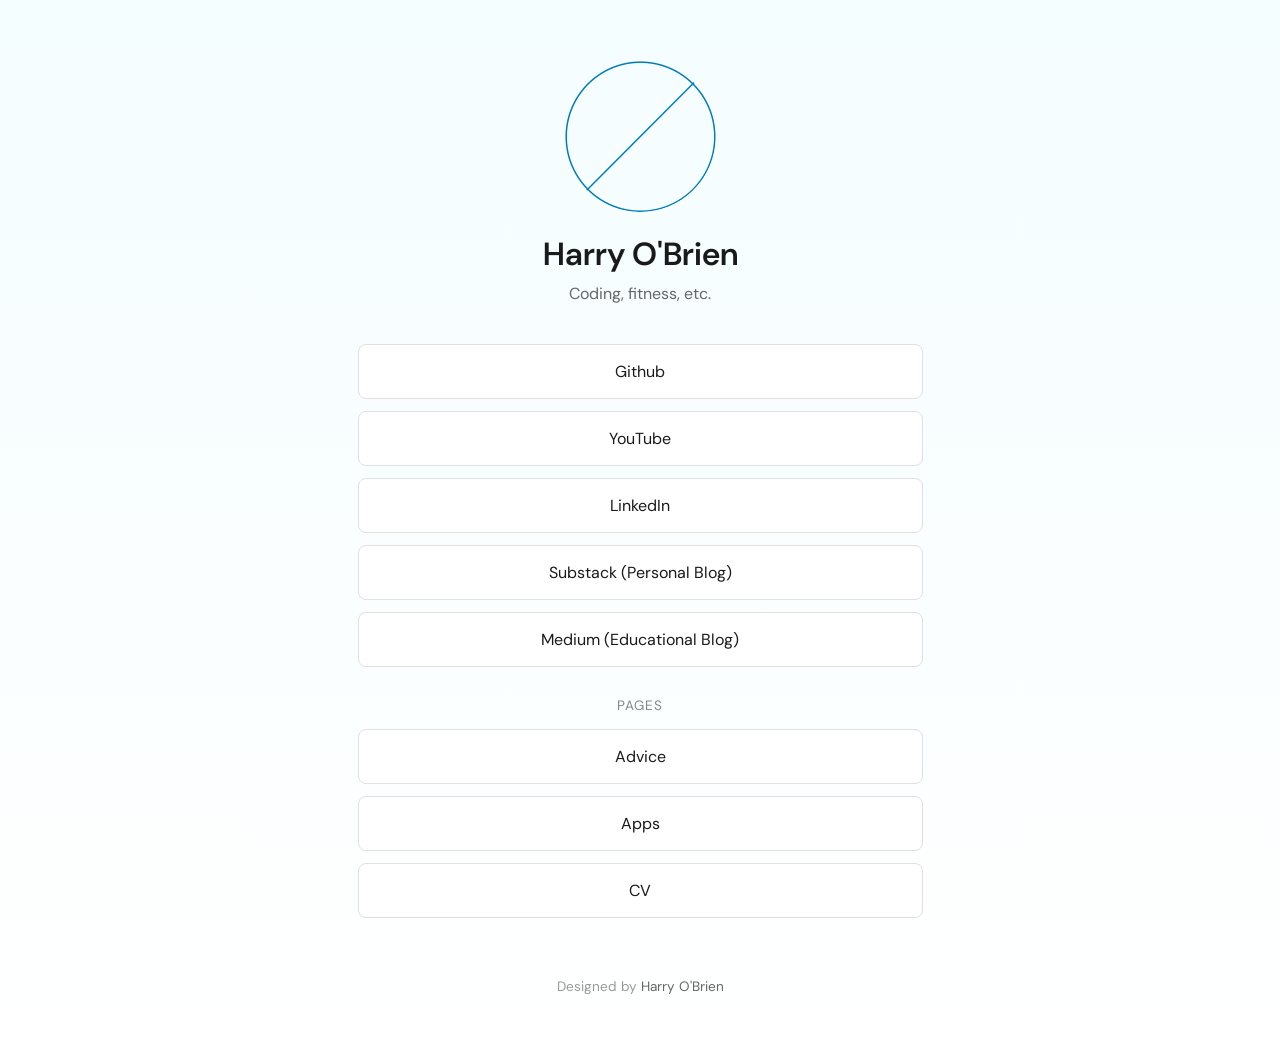
==== index.html @ f82a2aa6 "Initial private site repo and fix FYP Dash route prefix" ====
<!DOCTYPE html>
<html lang="en">
<head>
    <meta charset="UTF-8">
    <meta name="viewport" content="width=device-width, initial-scale=1.0">
    <title>Harry O'Brien</title>
    <link rel="preconnect" href="https://fonts.googleapis.com">
    <link rel="preconnect" href="https://fonts.gstatic.com" crossorigin>
    <link href="https://fonts.googleapis.com/css2?family=DM+Sans:wght@400;500;600&display=swap" rel="stylesheet">
    <link rel="stylesheet" href="/static/style.css">
    <link rel="icon" type="image/png" sizes="32x32" href="/static/profile.webp">
</head>
<body>
    <div class="container">
        <img src="/static/profile.webp" alt="Harry O'Brien" class="profile-img">
        <h1>Harry O'Brien</h1>
        <p class="tagline">Coding, fitness, etc.</p>

        <div class="links">
            <a href="https://github.com/harryob2" target="_blank" rel="noopener">Github</a>
            <a href="https://www.youtube.com/channel/UCUpS4LddETdKvBcY-71C9Kw" target="_blank" rel="noopener">YouTube</a>
            <a href="https://www.linkedin.com/in/harry-o-brien-68413819a/" target="_blank" rel="noopener">LinkedIn</a>
            <a href="https://harryobrien.substack.com/" target="_blank" rel="noopener">Substack (Personal Blog)</a>
            <a href="https://medium.com/@harobrien" target="_blank" rel="noopener">Medium (Educational Blog)</a>
        </div>

        <p class="section-title">Pages</p>
        <div class="links">
            <a href="/advice/">Advice</a>
            <a href="/apps/">Apps</a>
            <a href="/cv/">CV</a>
        </div>
    </div>

    <footer>
        <p>Designed by <a href="/">Harry O'Brien</a></p>
    </footer>
</body>
</html>
---- static/style.css ----
* {
    margin: 0;
    padding: 0;
    box-sizing: border-box;
}

body {
    font-family: 'DM Sans', -apple-system, BlinkMacSystemFont, 'Segoe UI', Roboto, sans-serif;
    background: linear-gradient(180deg, rgb(244, 253, 255) 0%, rgb(255, 255, 255) 100%);
    min-height: 100vh;
    display: flex;
    flex-direction: column;
    align-items: center;
    padding: 60px 20px;
}

.container {
    max-width: 565px;
    width: 100%;
    text-align: center;
}

.profile-img {
    width: 152px;
    height: 152px;
    border-radius: 50%;
    margin-bottom: 16px;
}

h1 {
    font-size: 2rem;
    font-weight: 600;
    color: #1a1a1a;
    margin-bottom: 8px;
}

.tagline {
    color: #666;
    font-size: 1rem;
    margin-bottom: 40px;
}

.links {
    display: flex;
    flex-direction: column;
    gap: 12px;
}

.links a {
    display: block;
    padding: 16px 24px;
    background: #fff;
    border: 1px solid #e0e0e0;
    border-radius: 8px;
    color: #1a1a1a;
    text-decoration: none;
    font-size: 1rem;
    transition: all 0.2s ease;
}

.links a:hover {
    background: #f5f5f5;
    border-color: #ccc;
    transform: translateY(-2px);
    box-shadow: 0 4px 12px rgba(0, 0, 0, 0.1);
}

.section-title {
    font-size: 0.85rem;
    color: #888;
    text-transform: uppercase;
    letter-spacing: 1px;
    margin: 30px 0 15px;
}

footer {
    margin-top: auto;
    padding-top: 60px;
    color: #999;
    font-size: 0.85rem;
}

footer a {
    color: #666;
    text-decoration: none;
}

footer a:hover {
    text-decoration: underline;
}

/* Subpage styles */
.back-link {
    display: inline-block;
    margin-bottom: 30px;
    color: #666;
    text-decoration: none;
    font-size: 0.9rem;
}

.back-link:hover {
    color: #1a1a1a;
}

.page-content {
    text-align: left;
    line-height: 1.7;
}

.page-content h2 {
    font-size: 1.5rem;
    margin: 30px 0 15px;
    color: #1a1a1a;
}

.page-content p {
    margin-bottom: 15px;
    color: #444;
}

.page-content ul {
    margin: 15px 0 15px 25px;
}

.page-content li {
    margin-bottom: 8px;
    color: #444;
}

.pdf-container {
    width: 100%;
    height: 80vh;
    border: 1px solid #e0e0e0;
    border-radius: 8px;
    margin-top: 20px;
}

@media (max-width: 600px) {
    body {
        padding: 40px 15px;
    }

    h1 {
        font-size: 1.5rem;
    }

    .profile-img {
        width: 120px;
        height: 120px;
    }
}
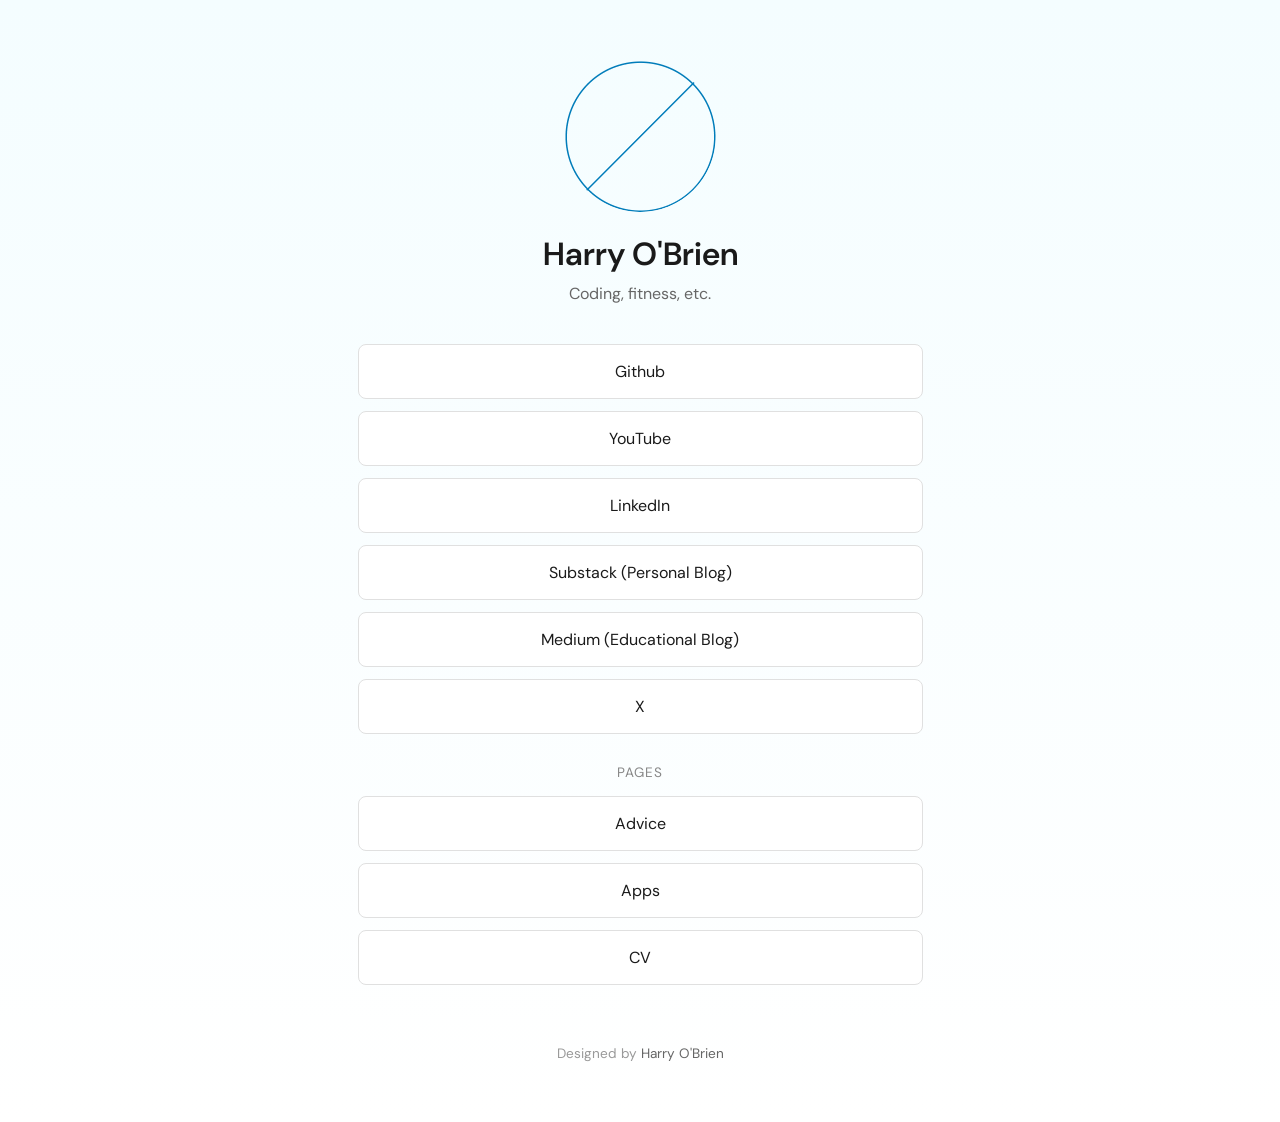
==== commit 4b29e5ca: "Add X account link to social links" ====
--- a/index.html
+++ b/index.html
@@ -22,6 +22,7 @@
             <a href="https://www.linkedin.com/in/harry-o-brien-68413819a/" target="_blank" rel="noopener">LinkedIn</a>
             <a href="https://harryobrien.substack.com/" target="_blank" rel="noopener">Substack (Personal Blog)</a>
             <a href="https://medium.com/@harobrien" target="_blank" rel="noopener">Medium (Educational Blog)</a>
+            <a href="https://x.com/officialhob" target="_blank" rel="noopener">X</a>
         </div>
 
         <p class="section-title">Pages</p>
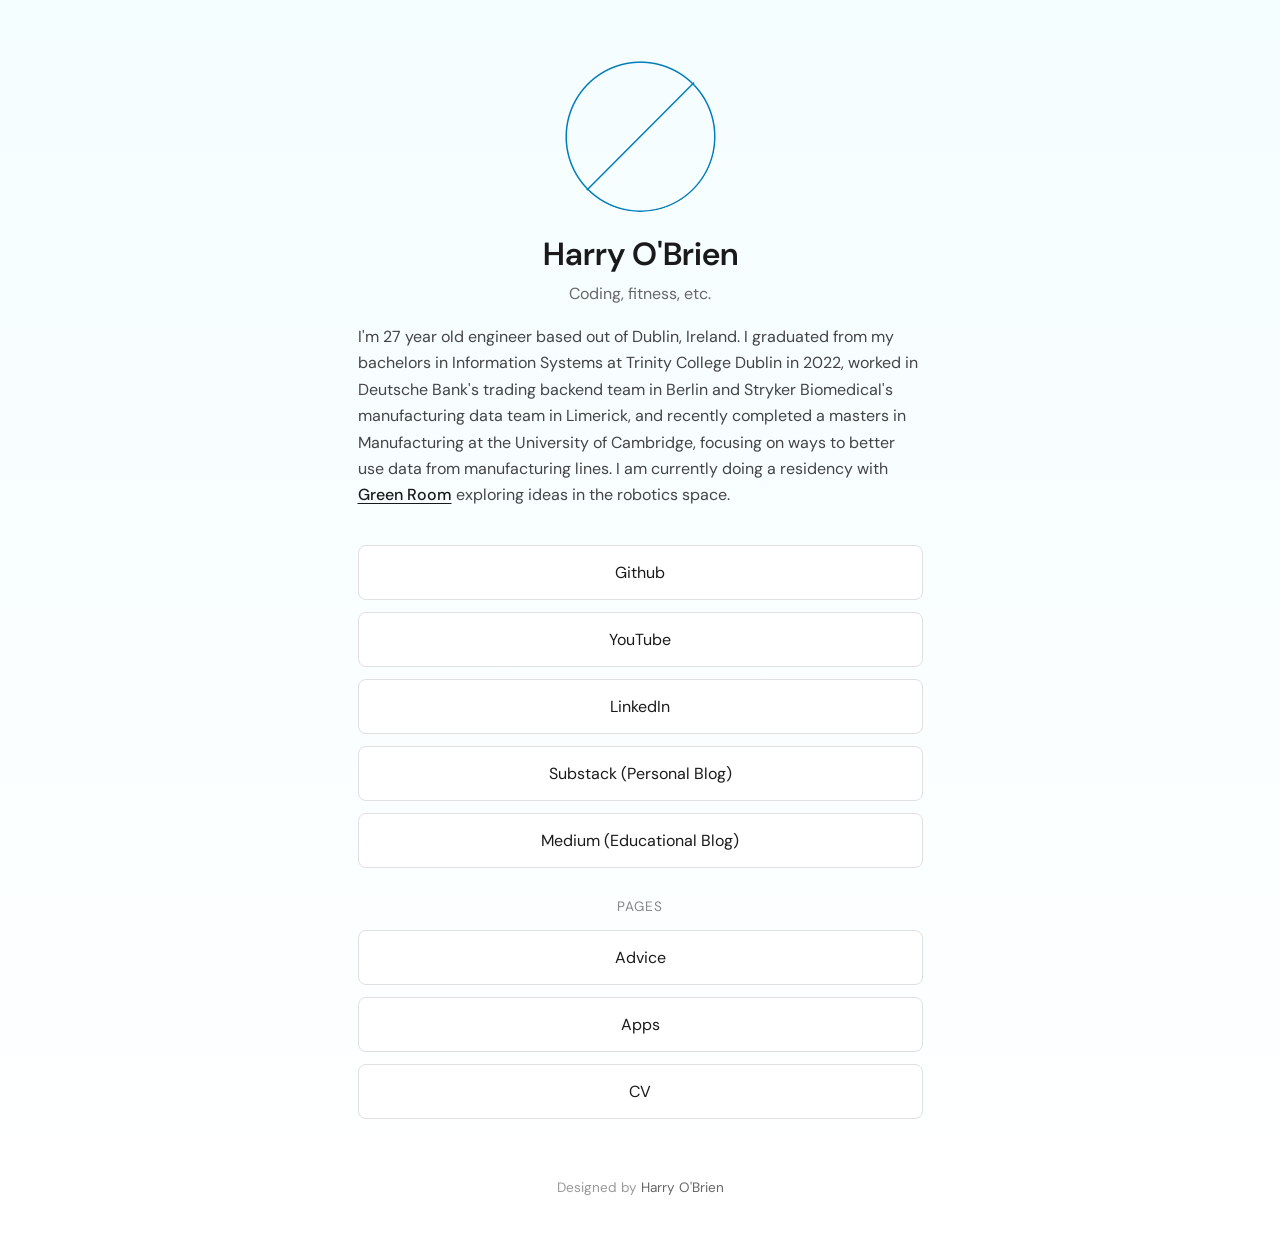
==== commit 25a4a2e8: "Add personal bio to homepage" ====
--- a/index.html
+++ b/index.html
@@ -15,6 +15,9 @@
         <img src="/static/profile.webp" alt="Harry O'Brien" class="profile-img">
         <h1>Harry O'Brien</h1>
         <p class="tagline">Coding, fitness, etc.</p>
+        <p class="bio">
+            I'm <span id="age">27</span> year old engineer based out of Dublin, Ireland. I graduated from my bachelors in Information Systems at Trinity College Dublin in 2022, worked in Deutsche Bank's trading backend team in Berlin and Stryker Biomedical's manufacturing data team in Limerick, and recently completed a masters in Manufacturing at the University of Cambridge, focusing on ways to better use data from manufacturing lines. I am currently doing a residency with <a href="https://joingreenroom.com/" target="_blank" rel="noopener">Green Room</a> exploring ideas in the robotics space.
+        </p>
 
         <div class="links">
             <a href="https://github.com/harryob2" target="_blank" rel="noopener">Github</a>
@@ -22,7 +25,6 @@
             <a href="https://www.linkedin.com/in/harry-o-brien-68413819a/" target="_blank" rel="noopener">LinkedIn</a>
             <a href="https://harryobrien.substack.com/" target="_blank" rel="noopener">Substack (Personal Blog)</a>
             <a href="https://medium.com/@harobrien" target="_blank" rel="noopener">Medium (Educational Blog)</a>
-            <a href="https://x.com/officialhob" target="_blank" rel="noopener">X</a>
         </div>
 
         <p class="section-title">Pages</p>
@@ -36,5 +38,25 @@
     <footer>
         <p>Designed by <a href="/">Harry O'Brien</a></p>
     </footer>
+    <script>
+        const updateAge = () => {
+            const dublinDate = new Intl.DateTimeFormat('en-IE', {
+                timeZone: 'Europe/Dublin',
+                year: 'numeric',
+                month: 'numeric',
+                day: 'numeric'
+            }).formatToParts(new Date());
+            const datePart = (type) => Number(dublinDate.find((part) => part.type === type).value);
+            const year = datePart('year');
+            const month = datePart('month');
+            const day = datePart('day');
+            const age = year - 1999 - (month < 6 || (month === 6 && day < 29) ? 1 : 0);
+
+            document.getElementById('age').textContent = age;
+        };
+
+        updateAge();
+        window.setInterval(updateAge, 60 * 60 * 1000);
+    </script>
 </body>
 </html>
--- a/static/style.css
+++ b/static/style.css
@@ -37,7 +37,25 @@
 .tagline {
     color: #666;
     font-size: 1rem;
-    margin-bottom: 40px;
+    margin-bottom: 20px;
+}
+
+.bio {
+    color: #444;
+    font-size: 1rem;
+    line-height: 1.65;
+    margin-bottom: 36px;
+    text-align: left;
+}
+
+.bio a {
+    color: #1a1a1a;
+    font-weight: 500;
+    text-underline-offset: 3px;
+}
+
+.bio a:hover {
+    color: #555;
 }
 
 .links {
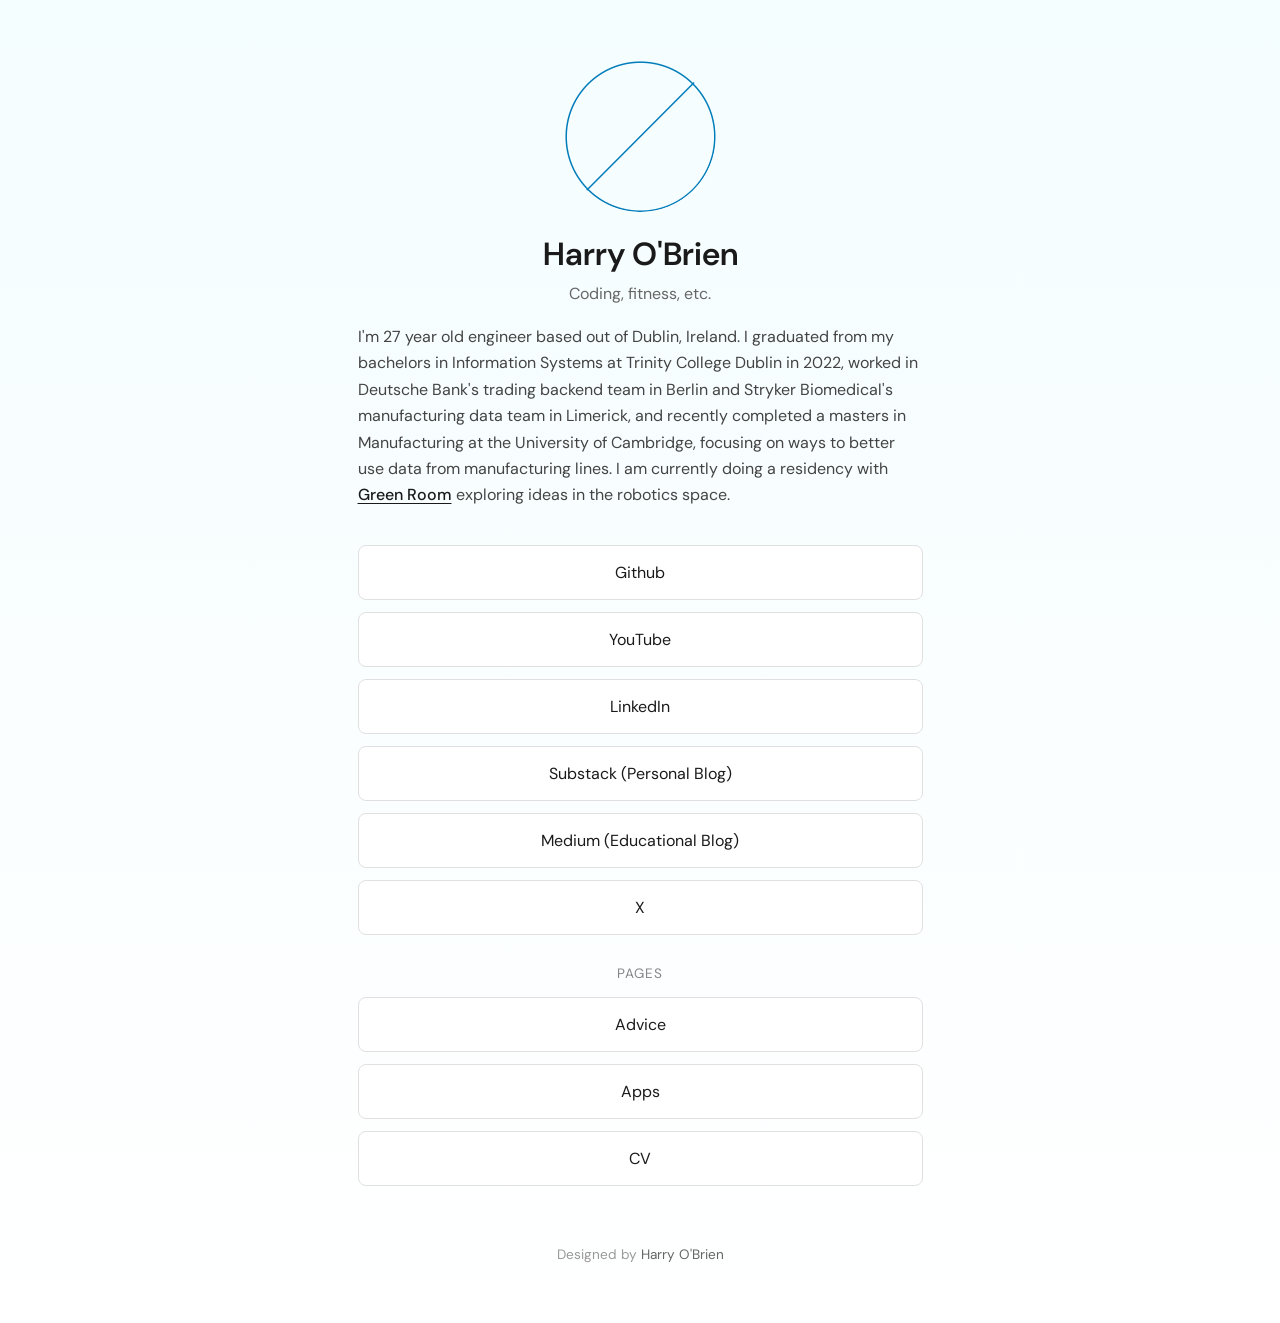
==== commit 81de4719: "Merge remote-tracking branch 'origin/main' into codex/fix-fyp-loading" ====
--- a/index.html
+++ b/index.html
@@ -25,6 +25,7 @@
             <a href="https://www.linkedin.com/in/harry-o-brien-68413819a/" target="_blank" rel="noopener">LinkedIn</a>
             <a href="https://harryobrien.substack.com/" target="_blank" rel="noopener">Substack (Personal Blog)</a>
             <a href="https://medium.com/@harobrien" target="_blank" rel="noopener">Medium (Educational Blog)</a>
+            <a href="https://x.com/officialhob" target="_blank" rel="noopener">X</a>
         </div>
 
         <p class="section-title">Pages</p>
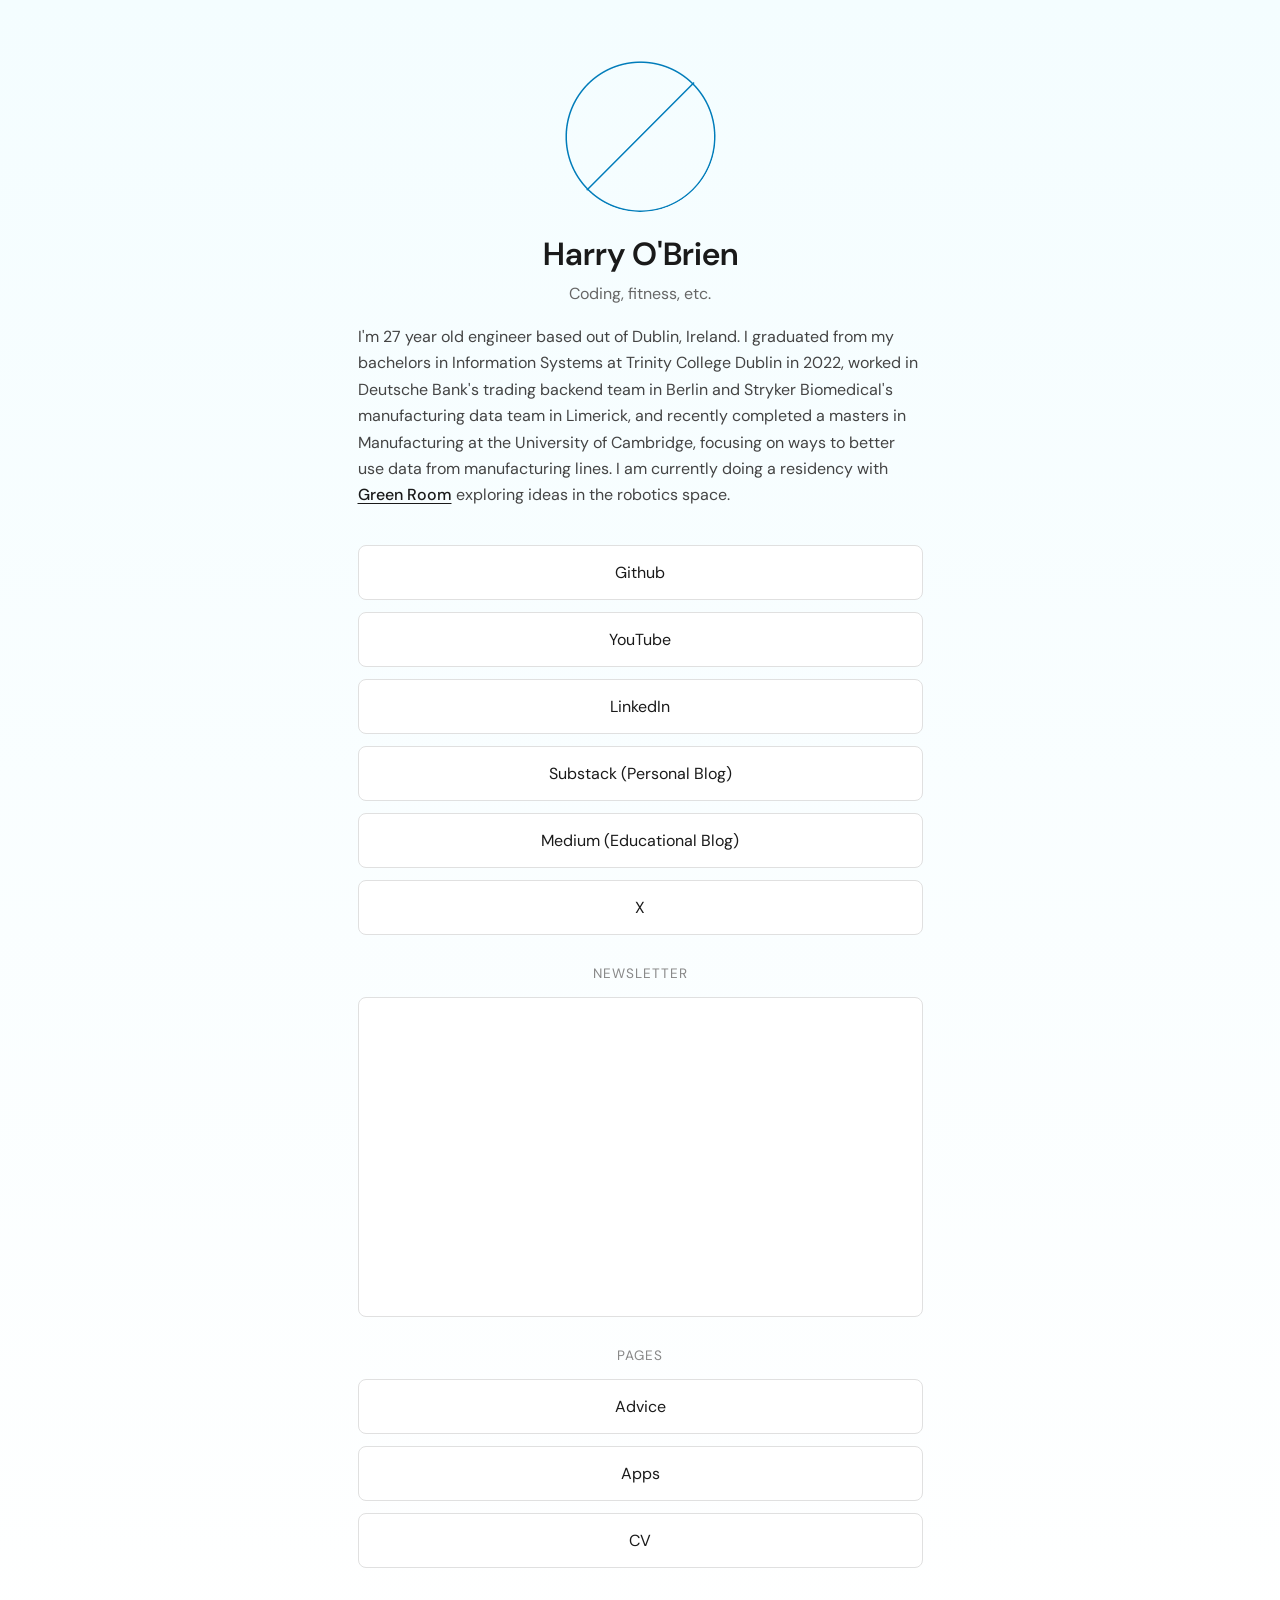
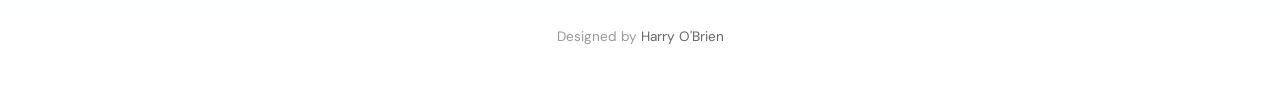
==== commit 9dc20a39: "Embed Substack newsletter signup" ====
--- a/index.html
+++ b/index.html
@@ -20,12 +20,22 @@
         </p>
 
         <div class="links">
-            <a href="https://github.com/harryob2" target="_blank" rel="noopener">Github</a>
+            <a href="https://github.com/harryob2/" target="_blank" rel="noopener">Github</a>
             <a href="https://www.youtube.com/channel/UCUpS4LddETdKvBcY-71C9Kw" target="_blank" rel="noopener">YouTube</a>
             <a href="https://www.linkedin.com/in/harry-o-brien-68413819a/" target="_blank" rel="noopener">LinkedIn</a>
             <a href="https://harryobrien.substack.com/" target="_blank" rel="noopener">Substack (Personal Blog)</a>
             <a href="https://medium.com/@harobrien" target="_blank" rel="noopener">Medium (Educational Blog)</a>
             <a href="https://x.com/officialhob" target="_blank" rel="noopener">X</a>
+        </div>
+
+        <p class="section-title">Newsletter</p>
+        <div class="newsletter-embed">
+            <iframe
+                src="https://harryobrien.substack.com/embed"
+                title="Subscribe to Harry's Newsletter"
+                loading="lazy"
+                scrolling="no">
+            </iframe>
         </div>
 
         <p class="section-title">Pages</p>
--- a/static/style.css
+++ b/static/style.css
@@ -91,6 +91,22 @@
     margin: 30px 0 15px;
 }
 
+.newsletter-embed {
+    width: 100%;
+    height: 320px;
+    overflow: hidden;
+    background: #fff;
+    border: 1px solid #e0e0e0;
+    border-radius: 8px;
+}
+
+.newsletter-embed iframe {
+    display: block;
+    width: 100%;
+    height: 100%;
+    border: 0;
+}
+
 footer {
     margin-top: auto;
     padding-top: 60px;
